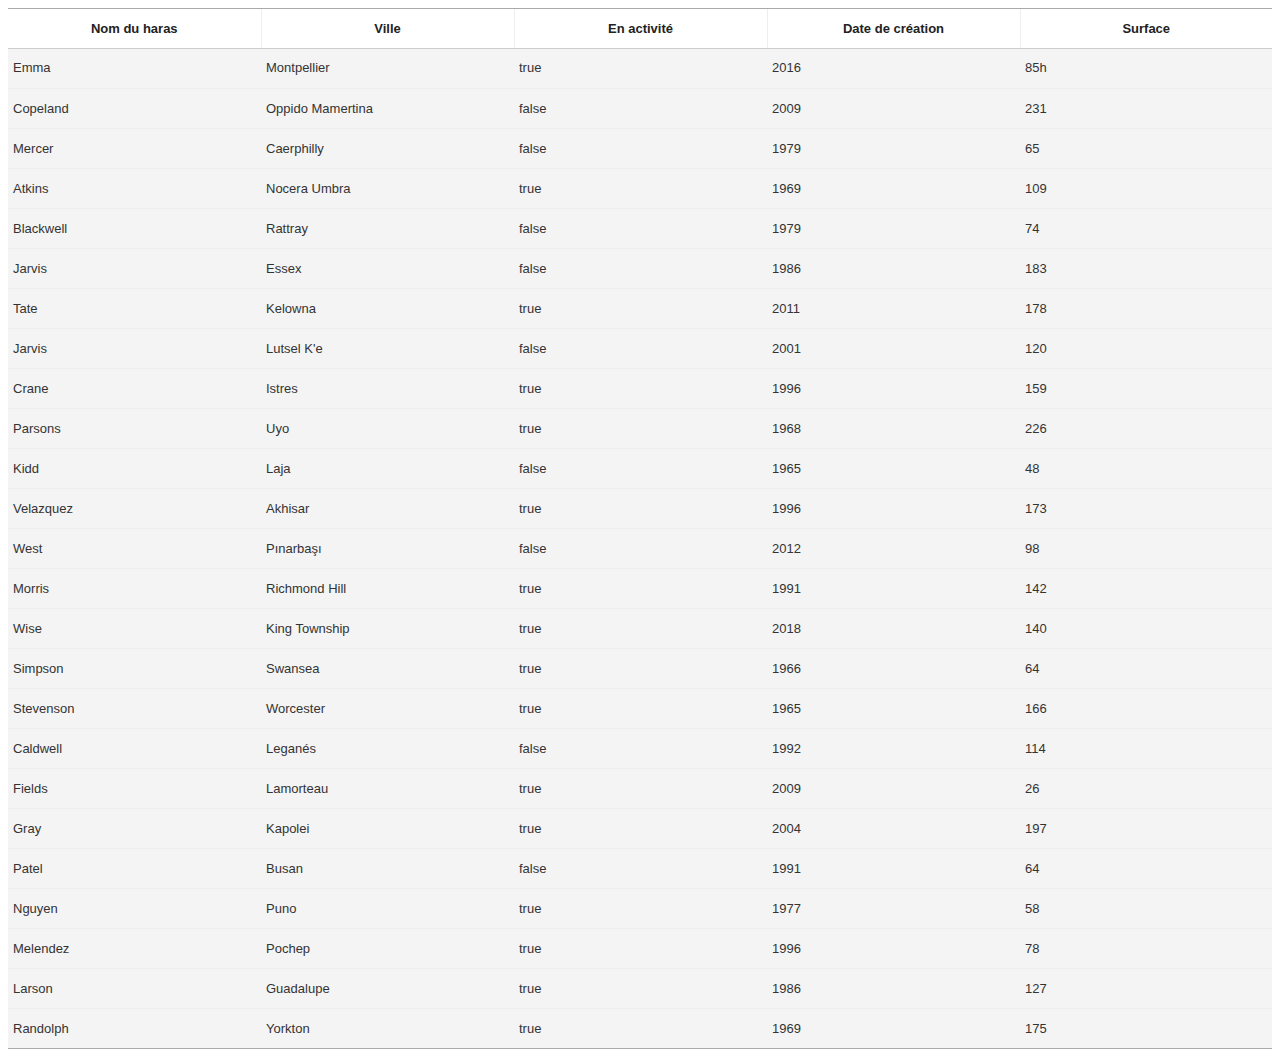
==== index.html @ c9179c6b "add toast ui content with fake intels" ====
<!DOCTYPE html>
<html lang="fr">
  <head>
    <meta charset="UTF-8" />
    <title>mon tableau de bord</title>
    <link rel="stylesheet" href="./tui-grid.css" />
    <script src="./tui-grid.js"></script>
  </head>
  <body>
    <div id="grid"></div>

    <script src="./index.js"></script>
  </body>
</html>
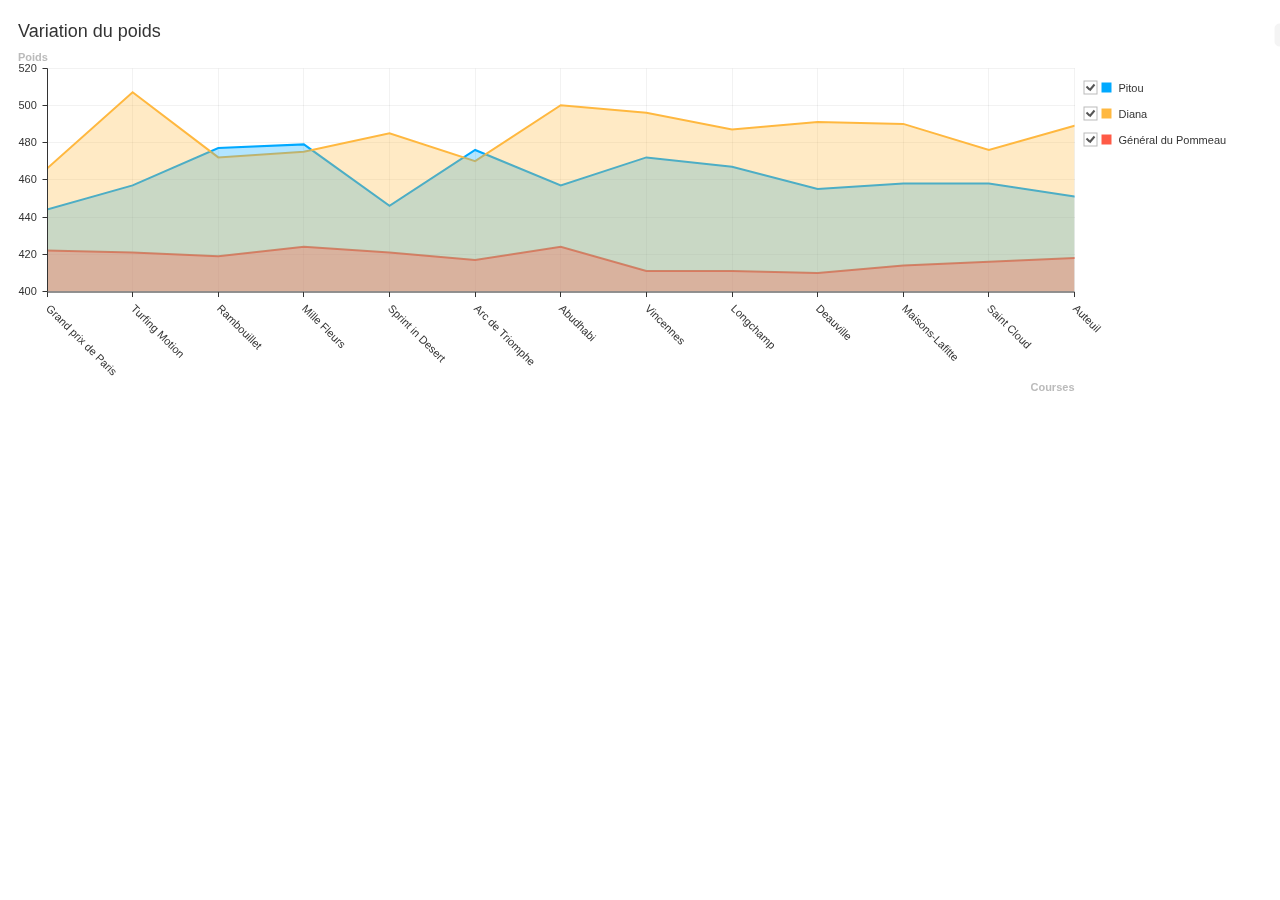
==== commit 80d98f62: "add chart graph" ====
--- a/index.html
+++ b/index.html
@@ -3,12 +3,26 @@
   <head>
     <meta charset="UTF-8" />
     <title>mon tableau de bord</title>
-    <link rel="stylesheet" href="./tui-grid.css" />
-    <script src="./tui-grid.js"></script>
+    <!-- *---------------------- -->
+    <!-- *grid -->
+    <!-- <link rel="stylesheet" href="./tui-grid.css" />
+    <script src="./tui-grid.js"></script> -->
+    <!-- *---------------------- -->
+    <link rel="stylesheet" href="./toastui-chart.min.css" />
+    <script src="./toastui-chart.min.js"></script>
   </head>
   <body>
-    <div id="grid"></div>
-
-    <script src="./index.js"></script>
+    <!-- *---------------------- -->
+    <!-- *grid -->
+    <!-- <div id="grid"></div>
+    <div id="grid_two"></div> -->
+    <!-- *---------------------- -->
+    <div id="chart"></div>
+    <!-- *---------------------- -->
+    <!-- *grid -->
+    <!-- <script src="./index.js"></script>
+    <script src="./haras.js"></script> -->
+    <!-- *---------------------- -->
+    <script src="./chart.js"></script>
   </body>
 </html>
--- a/toastui-chart.min.css
+++ b/toastui-chart.min.css
@@ -0,0 +1,6 @@
+/*!
+ * TOAST UI Chart 4th Edition
+ * @version 4.6.1 | Wed Dec 21 2022
+ * @author NHN Cloud. FE Development Lab <dl_javascript@nhn.com>
+ * @license MIT
+ */.toastui-chart-wrapper{height:100%;position:relative;width:100%}.toastui-chart-export-menu{background:#fff;box-sizing:border-box;font-family:Arial,sans-serif;left:0;position:absolute;top:0;user-select:none}.toastui-chart-export-menu-title{box-sizing:inherit;height:34px;margin:0;padding:10px;width:140px}.toastui-chart-export-menu-btn-wrapper{height:76px;width:100%}.toastui-chart-export-menu-btn{background:transparent;border:none;color:inherit;cursor:pointer;float:left;font-family:inherit;height:50%;padding:12px 3px;width:50%}.toastui-chart-export-menu-btn:hover{font-weight:700}.toastui-chart-export-menu-btn:nth-child(3){border-bottom-left-radius:inherit}.toastui-chart-export-menu-btn:nth-child(4){border-bottom-right-radius:inherit}.toastui-chart-tooltip-container{left:0;pointer-events:none;position:absolute;top:0;user-select:none}.toastui-chart-tooltip{box-sizing:border-box;display:flex;flex-direction:column;min-width:150px}.toastui-chart-tooltip-category{border-bottom:1px solid rgba(0,0,0,.1);padding:8px 15px}.toastui-chart-tooltip-series-wrapper{display:flex;flex-direction:column;padding:13px 15px}.toastui-chart-tooltip-series{display:flex;justify-content:space-between;width:100%}.toastui-chart-series-name{align-items:center;display:flex;line-height:10px}.toastui-chart-series-name .toastui-chart-icon,.toastui-chart-tooltip-series .toastui-chart-icon{display:inline-block;height:10px;margin-right:8px;width:10px}.toastui-chart-series-name .toastui-chart-name{white-space:nowrap}.toastui-chart-series-value{margin-left:10px;white-space:nowrap}.toastui-chart-tooltip-series-wrapper .toastui-chart-tooltip-title{padding:8px 0 5px}.toastui-chart-tooltip-series-wrapper .toastui-chart-tooltip-title:first-child{padding-top:0}